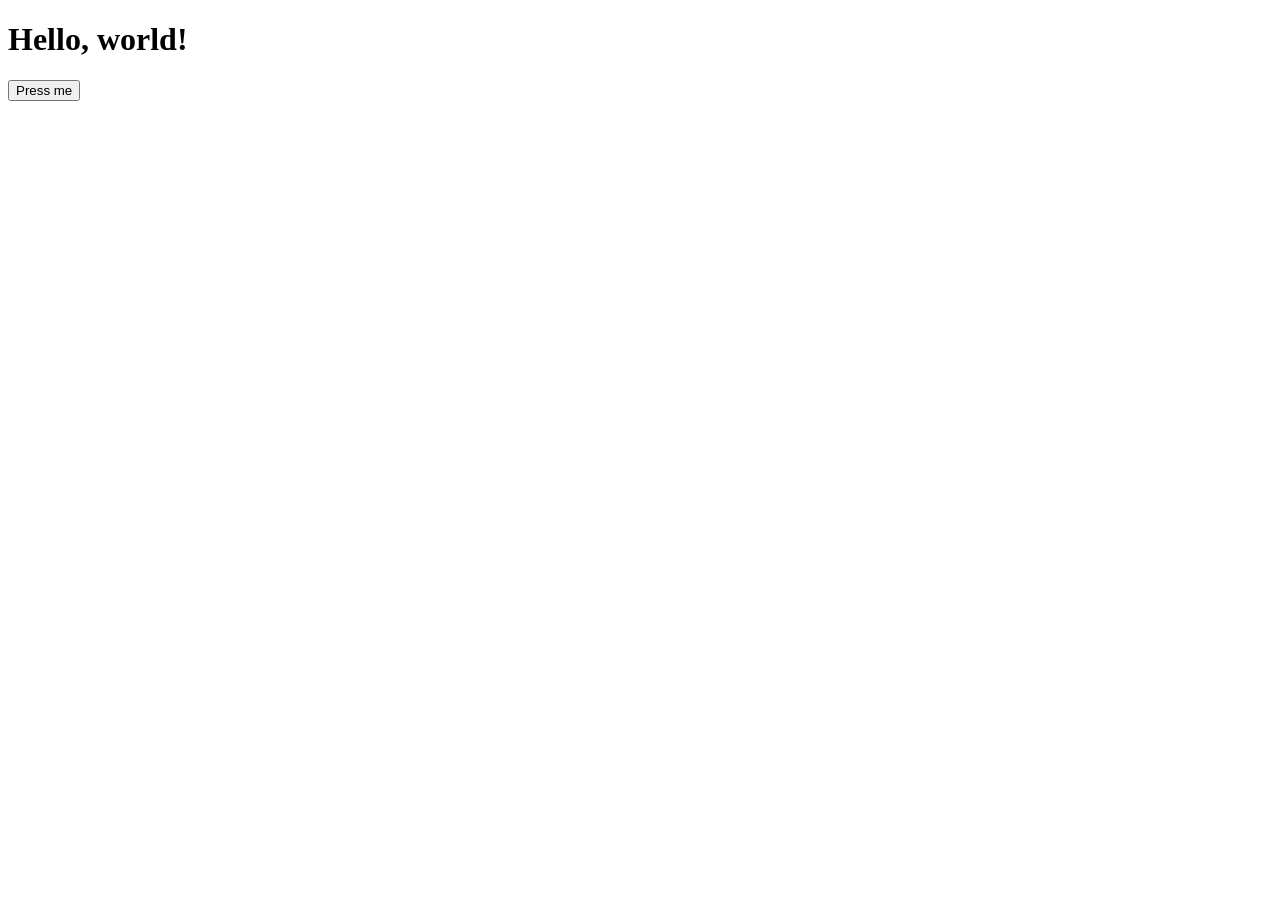
==== index.html @ 3ab2bf0e "Update Press me button to ask name and respond" ====
<!doctype html>
<html lang="en">
<head>
  <meta charset="UTF-8" />
  <meta name="viewport" content="width=device-width, initial-scale=1.0" />
  <title>Hello World</title>
  <link href='/style.css' rel='stylesheet'>
</head>
<body>
  <h1>Hello, world!</h1>
  <button onclick="askName()">Press me</button>
  <p id="result"></p>
  <script defer type="text/javascript" src="/main.js"></script>
</body>
</html>
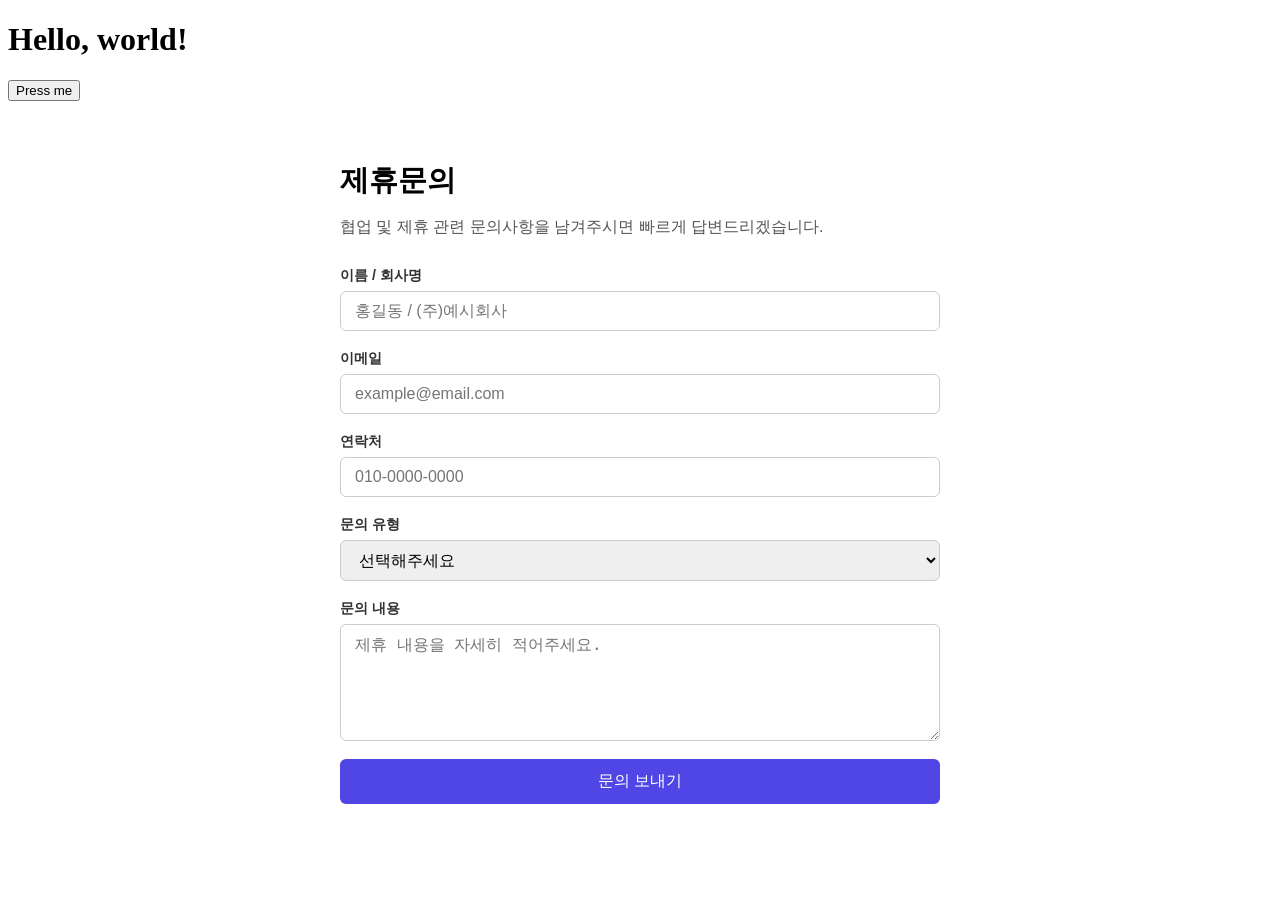
==== commit 507ccc26: "Add Formspree partnership inquiry form Co-Authored-By: Claude Sonnet 4.6 <noreply@anthropic.com>" ====
--- a/index.html
+++ b/index.html
@@ -1,15 +1,56 @@
 <!doctype html>
-<html lang="en">
+<html lang="ko">
 <head>
   <meta charset="UTF-8" />
   <meta name="viewport" content="width=device-width, initial-scale=1.0" />
-  <title>Hello World</title>
+  <title>김민곤 - 제휴문의</title>
   <link href='/style.css' rel='stylesheet'>
 </head>
 <body>
   <h1>Hello, world!</h1>
   <button onclick="askName()">Press me</button>
   <p id="result"></p>
+
+  <section class="contact-section">
+    <h2>제휴문의</h2>
+    <p class="contact-desc">협업 및 제휴 관련 문의사항을 남겨주시면 빠르게 답변드리겠습니다.</p>
+
+    <form action="https://formspree.io/f/mojngygo" method="POST" class="contact-form">
+      <div class="form-group">
+        <label for="name">이름 / 회사명</label>
+        <input type="text" id="name" name="name" placeholder="홍길동 / (주)예시회사" required />
+      </div>
+
+      <div class="form-group">
+        <label for="email">이메일</label>
+        <input type="email" id="email" name="email" placeholder="example@email.com" required />
+      </div>
+
+      <div class="form-group">
+        <label for="phone">연락처</label>
+        <input type="tel" id="phone" name="phone" placeholder="010-0000-0000" />
+      </div>
+
+      <div class="form-group">
+        <label for="inquiry-type">문의 유형</label>
+        <select id="inquiry-type" name="inquiry_type" required>
+          <option value="" disabled selected>선택해주세요</option>
+          <option value="광고/협찬">광고 / 협찬</option>
+          <option value="콘텐츠 제작">콘텐츠 제작</option>
+          <option value="공동기획">공동기획</option>
+          <option value="기타">기타</option>
+        </select>
+      </div>
+
+      <div class="form-group">
+        <label for="message">문의 내용</label>
+        <textarea id="message" name="message" rows="5" placeholder="제휴 내용을 자세히 적어주세요." required></textarea>
+      </div>
+
+      <button type="submit" class="submit-btn">문의 보내기</button>
+    </form>
+  </section>
+
   <script defer type="text/javascript" src="/main.js"></script>
 </body>
 </html>
--- a/style.css
+++ b/style.css
@@ -0,0 +1,73 @@
+/* Add styles here */
+
+/* 제휴문의 섹션 */
+.contact-section {
+  max-width: 600px;
+  margin: 60px auto;
+  padding: 0 20px;
+  font-family: sans-serif;
+}
+
+.contact-section h2 {
+  font-size: 1.8rem;
+  margin-bottom: 8px;
+}
+
+.contact-desc {
+  color: #555;
+  margin-bottom: 28px;
+}
+
+.contact-form {
+  display: flex;
+  flex-direction: column;
+  gap: 18px;
+}
+
+.form-group {
+  display: flex;
+  flex-direction: column;
+  gap: 6px;
+}
+
+.form-group label {
+  font-size: 0.9rem;
+  font-weight: bold;
+  color: #333;
+}
+
+.form-group input,
+.form-group select,
+.form-group textarea {
+  padding: 10px 14px;
+  border: 1px solid #ccc;
+  border-radius: 6px;
+  font-size: 1rem;
+  outline: none;
+  transition: border-color 0.2s;
+}
+
+.form-group input:focus,
+.form-group select:focus,
+.form-group textarea:focus {
+  border-color: #4f46e5;
+}
+
+.form-group textarea {
+  resize: vertical;
+}
+
+.submit-btn {
+  padding: 12px;
+  background-color: #4f46e5;
+  color: white;
+  border: none;
+  border-radius: 6px;
+  font-size: 1rem;
+  cursor: pointer;
+  transition: background-color 0.2s;
+}
+
+.submit-btn:hover {
+  background-color: #3730a3;
+}
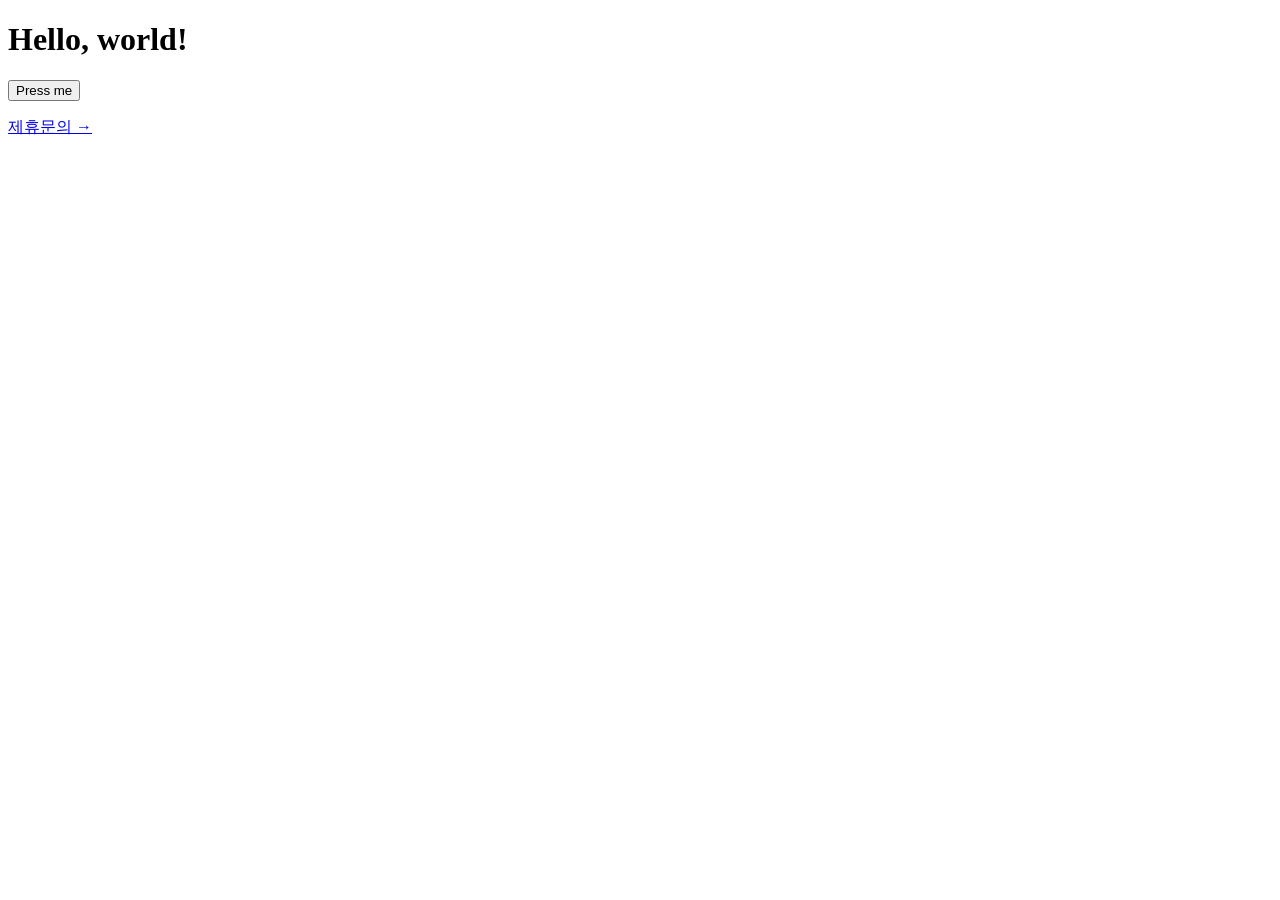
==== commit eb078f30: "Separate Hello World and contact form into individual pages Co-Authored-By: Claude Sonnet 4.6 <norep" ====
--- a/index.html
+++ b/index.html
@@ -3,54 +3,14 @@
 <head>
   <meta charset="UTF-8" />
   <meta name="viewport" content="width=device-width, initial-scale=1.0" />
-  <title>김민곤 - 제휴문의</title>
+  <title>김민곤</title>
   <link href='/style.css' rel='stylesheet'>
 </head>
 <body>
   <h1>Hello, world!</h1>
   <button onclick="askName()">Press me</button>
   <p id="result"></p>
-
-  <section class="contact-section">
-    <h2>제휴문의</h2>
-    <p class="contact-desc">협업 및 제휴 관련 문의사항을 남겨주시면 빠르게 답변드리겠습니다.</p>
-
-    <form action="https://formspree.io/f/mojngygo" method="POST" class="contact-form">
-      <div class="form-group">
-        <label for="name">이름 / 회사명</label>
-        <input type="text" id="name" name="name" placeholder="홍길동 / (주)예시회사" required />
-      </div>
-
-      <div class="form-group">
-        <label for="email">이메일</label>
-        <input type="email" id="email" name="email" placeholder="example@email.com" required />
-      </div>
-
-      <div class="form-group">
-        <label for="phone">연락처</label>
-        <input type="tel" id="phone" name="phone" placeholder="010-0000-0000" />
-      </div>
-
-      <div class="form-group">
-        <label for="inquiry-type">문의 유형</label>
-        <select id="inquiry-type" name="inquiry_type" required>
-          <option value="" disabled selected>선택해주세요</option>
-          <option value="광고/협찬">광고 / 협찬</option>
-          <option value="콘텐츠 제작">콘텐츠 제작</option>
-          <option value="공동기획">공동기획</option>
-          <option value="기타">기타</option>
-        </select>
-      </div>
-
-      <div class="form-group">
-        <label for="message">문의 내용</label>
-        <textarea id="message" name="message" rows="5" placeholder="제휴 내용을 자세히 적어주세요." required></textarea>
-      </div>
-
-      <button type="submit" class="submit-btn">문의 보내기</button>
-    </form>
-  </section>
-
+  <a href="/kimmingon/contact.html">제휴문의 →</a>
   <script defer type="text/javascript" src="/main.js"></script>
 </body>
 </html>
--- a/style.css
+++ b/style.css
@@ -1,4 +1,16 @@
 /* Add styles here */
+
+.back-link {
+  display: inline-block;
+  margin: 24px 20px;
+  color: #4f46e5;
+  text-decoration: none;
+  font-size: 0.95rem;
+}
+
+.back-link:hover {
+  text-decoration: underline;
+}
 
 /* 제휴문의 섹션 */
 .contact-section {
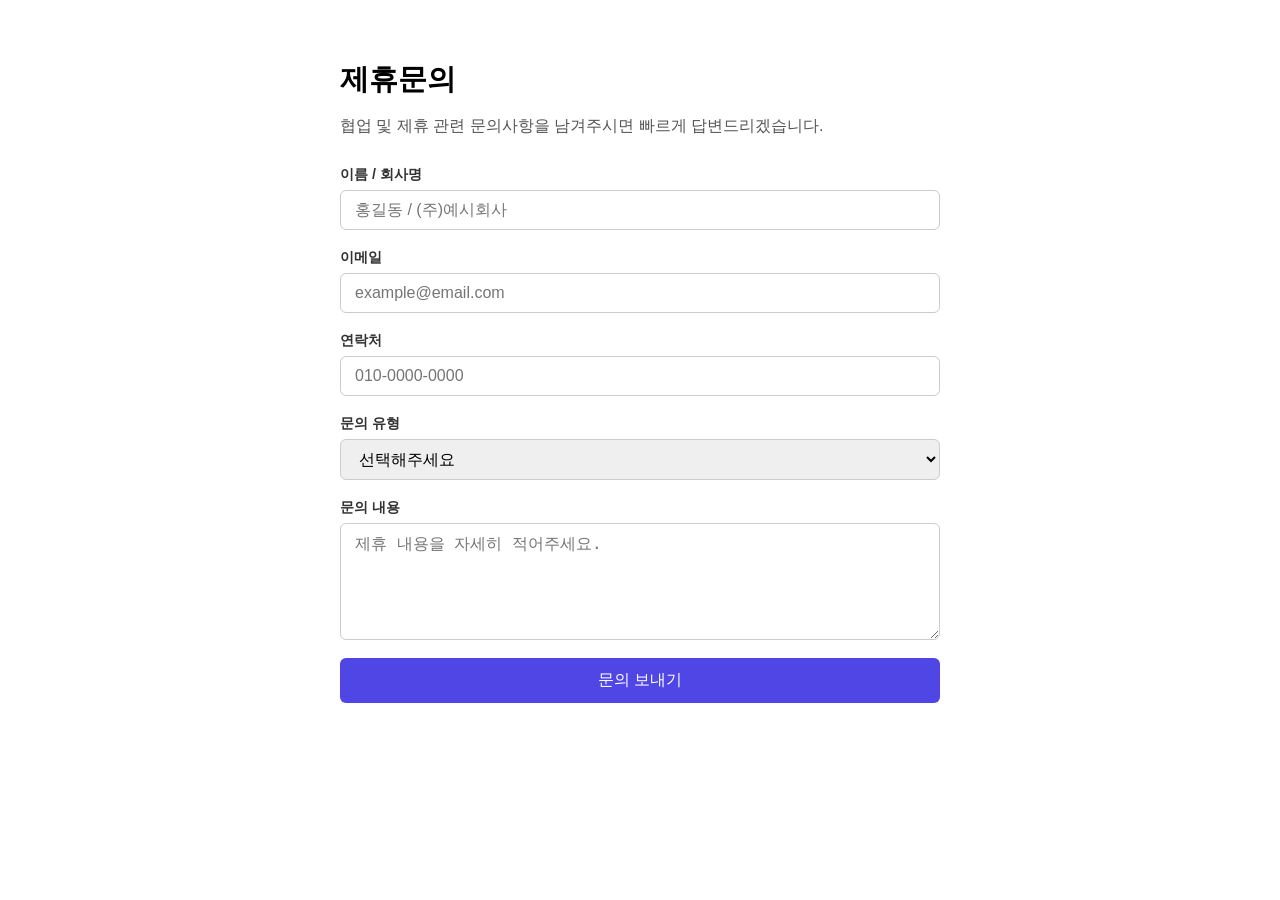
==== commit 1616b781: "Keep only partnership inquiry form as main page Co-Authored-By: Claude Sonnet 4.6 <noreply@anthropic" ====
--- a/index.html
+++ b/index.html
@@ -3,14 +3,48 @@
 <head>
   <meta charset="UTF-8" />
   <meta name="viewport" content="width=device-width, initial-scale=1.0" />
-  <title>김민곤</title>
+  <title>제휴문의 - 김민곤</title>
   <link href='/style.css' rel='stylesheet'>
 </head>
 <body>
-  <h1>Hello, world!</h1>
-  <button onclick="askName()">Press me</button>
-  <p id="result"></p>
-  <a href="/kimmingon/contact.html">제휴문의 →</a>
-  <script defer type="text/javascript" src="/main.js"></script>
+  <section class="contact-section">
+    <h2>제휴문의</h2>
+    <p class="contact-desc">협업 및 제휴 관련 문의사항을 남겨주시면 빠르게 답변드리겠습니다.</p>
+
+    <form action="https://formspree.io/f/mojngygo" method="POST" class="contact-form">
+      <div class="form-group">
+        <label for="name">이름 / 회사명</label>
+        <input type="text" id="name" name="name" placeholder="홍길동 / (주)예시회사" required />
+      </div>
+
+      <div class="form-group">
+        <label for="email">이메일</label>
+        <input type="email" id="email" name="email" placeholder="example@email.com" required />
+      </div>
+
+      <div class="form-group">
+        <label for="phone">연락처</label>
+        <input type="tel" id="phone" name="phone" placeholder="010-0000-0000" />
+      </div>
+
+      <div class="form-group">
+        <label for="inquiry-type">문의 유형</label>
+        <select id="inquiry-type" name="inquiry_type" required>
+          <option value="" disabled selected>선택해주세요</option>
+          <option value="광고/협찬">광고 / 협찬</option>
+          <option value="콘텐츠 제작">콘텐츠 제작</option>
+          <option value="공동기획">공동기획</option>
+          <option value="기타">기타</option>
+        </select>
+      </div>
+
+      <div class="form-group">
+        <label for="message">문의 내용</label>
+        <textarea id="message" name="message" rows="5" placeholder="제휴 내용을 자세히 적어주세요." required></textarea>
+      </div>
+
+      <button type="submit" class="submit-btn">문의 보내기</button>
+    </form>
+  </section>
 </body>
 </html>
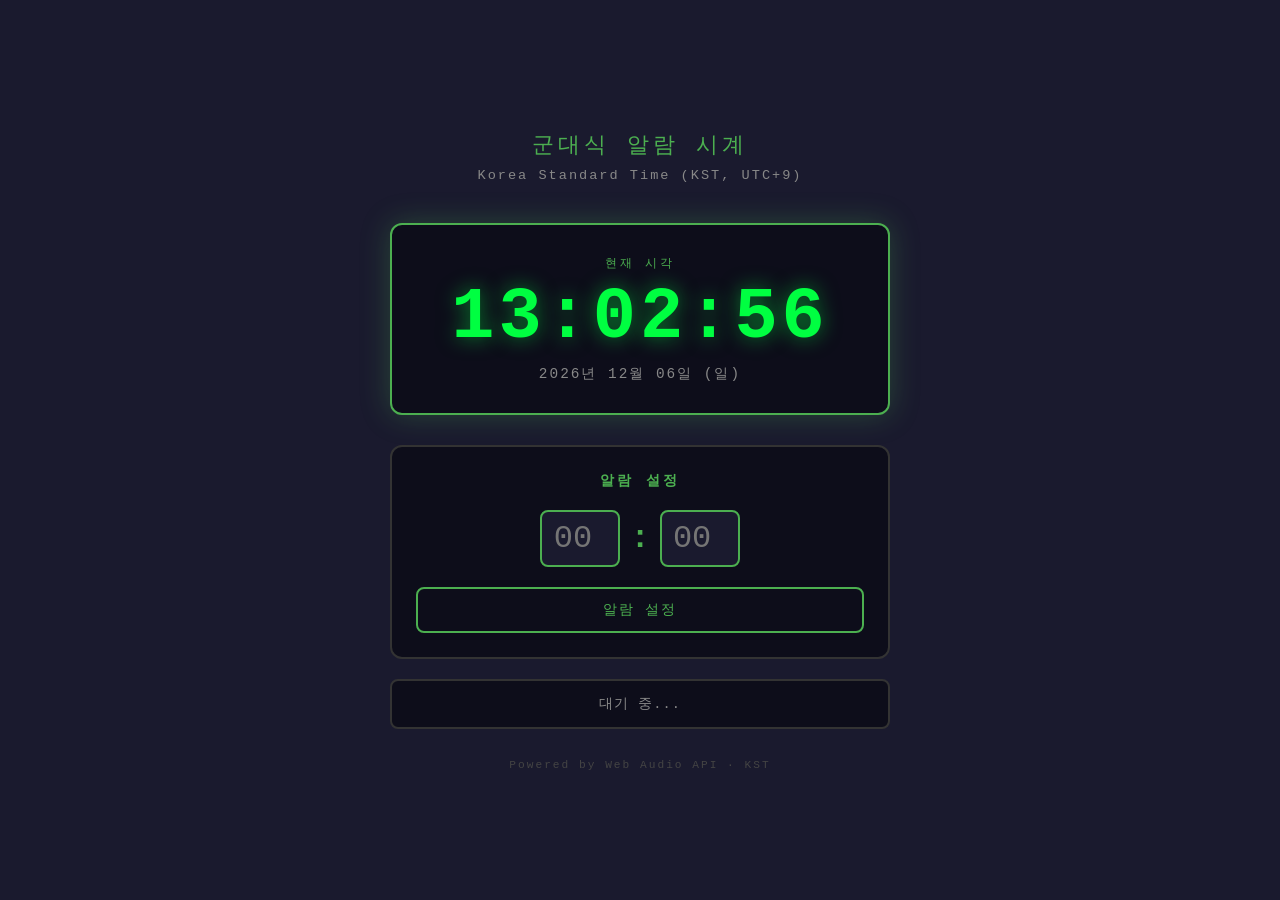
==== commit 26fe4b59: "Rename alarm.html to index.html for Cloudflare Pages Cloudflare Pages requires index.html as the def" ====
--- a/index.html
+++ b/index.html
@@ -1,50 +1,473 @@
-<!doctype html>
+<!DOCTYPE html>
 <html lang="ko">
 <head>
-  <meta charset="UTF-8" />
-  <meta name="viewport" content="width=device-width, initial-scale=1.0" />
-  <title>제휴문의 - 김민곤</title>
-  <link href='/style.css' rel='stylesheet'>
+  <meta charset="UTF-8">
+  <meta name="viewport" content="width=device-width, initial-scale=1.0">
+  <title>군대식 알람 시계</title>
+  <style>
+    * {
+      margin: 0;
+      padding: 0;
+      box-sizing: border-box;
+    }
+
+    body {
+      background: #1a1a2e;
+      color: #e0e0e0;
+      font-family: 'Courier New', Courier, monospace;
+      display: flex;
+      flex-direction: column;
+      align-items: center;
+      justify-content: center;
+      min-height: 100vh;
+      overflow: hidden;
+    }
+
+    .container {
+      text-align: center;
+      width: 90%;
+      max-width: 500px;
+    }
+
+    .title {
+      font-size: 1.4rem;
+      color: #4caf50;
+      letter-spacing: 4px;
+      text-transform: uppercase;
+      margin-bottom: 8px;
+    }
+
+    .subtitle {
+      font-size: 0.85rem;
+      color: #888;
+      margin-bottom: 40px;
+      letter-spacing: 2px;
+    }
+
+    .clock-display {
+      background: #0d0d1a;
+      border: 2px solid #4caf50;
+      border-radius: 12px;
+      padding: 30px 20px;
+      margin-bottom: 30px;
+      box-shadow: 0 0 30px rgba(76, 175, 80, 0.3);
+      position: relative;
+    }
+
+    .time-label {
+      font-size: 0.75rem;
+      color: #4caf50;
+      letter-spacing: 3px;
+      margin-bottom: 10px;
+    }
+
+    .current-time {
+      font-size: 4.5rem;
+      font-weight: bold;
+      color: #00ff41;
+      text-shadow: 0 0 20px rgba(0, 255, 65, 0.5);
+      letter-spacing: 4px;
+      line-height: 1;
+    }
+
+    .date-display {
+      font-size: 0.9rem;
+      color: #888;
+      margin-top: 10px;
+      letter-spacing: 2px;
+    }
+
+    .alarm-section {
+      background: #0d0d1a;
+      border: 2px solid #333;
+      border-radius: 12px;
+      padding: 24px;
+      margin-bottom: 20px;
+    }
+
+    .alarm-section h2 {
+      font-size: 0.9rem;
+      color: #4caf50;
+      letter-spacing: 3px;
+      margin-bottom: 20px;
+    }
+
+    .alarm-input-row {
+      display: flex;
+      align-items: center;
+      justify-content: center;
+      gap: 10px;
+      margin-bottom: 20px;
+    }
+
+    .time-input {
+      background: #1a1a2e;
+      border: 2px solid #4caf50;
+      color: #00ff41;
+      font-size: 2rem;
+      font-family: 'Courier New', Courier, monospace;
+      text-align: center;
+      width: 80px;
+      padding: 8px 4px;
+      border-radius: 8px;
+      outline: none;
+    }
+
+    .time-input:focus {
+      box-shadow: 0 0 15px rgba(76, 175, 80, 0.5);
+    }
+
+    .time-separator {
+      font-size: 2rem;
+      color: #4caf50;
+      font-weight: bold;
+    }
+
+    .btn {
+      background: transparent;
+      border: 2px solid #4caf50;
+      color: #4caf50;
+      font-family: 'Courier New', Courier, monospace;
+      font-size: 0.85rem;
+      letter-spacing: 2px;
+      padding: 12px 24px;
+      border-radius: 8px;
+      cursor: pointer;
+      text-transform: uppercase;
+      transition: all 0.2s;
+      width: 100%;
+    }
+
+    .btn:hover {
+      background: #4caf50;
+      color: #0d0d1a;
+      box-shadow: 0 0 20px rgba(76, 175, 80, 0.5);
+    }
+
+    .btn:active {
+      transform: scale(0.97);
+    }
+
+    .btn.stop-btn {
+      border-color: #f44336;
+      color: #f44336;
+    }
+
+    .btn.stop-btn:hover {
+      background: #f44336;
+      color: #fff;
+      box-shadow: 0 0 20px rgba(244, 67, 54, 0.5);
+    }
+
+    .btn.cancel-btn {
+      border-color: #888;
+      color: #888;
+      margin-top: 10px;
+    }
+
+    .btn.cancel-btn:hover {
+      background: #888;
+      color: #0d0d1a;
+    }
+
+    .status-bar {
+      background: #0d0d1a;
+      border: 2px solid #333;
+      border-radius: 8px;
+      padding: 14px;
+      font-size: 0.85rem;
+      color: #888;
+      letter-spacing: 1px;
+    }
+
+    .status-bar.active {
+      border-color: #4caf50;
+      color: #4caf50;
+    }
+
+    .status-bar.ringing {
+      border-color: #f44336;
+      color: #f44336;
+      animation: pulse-border 0.5s ease-in-out infinite alternate;
+    }
+
+    @keyframes pulse-border {
+      from { box-shadow: 0 0 10px rgba(244, 67, 54, 0.3); }
+      to   { box-shadow: 0 0 30px rgba(244, 67, 54, 0.8); }
+    }
+
+    .blink {
+      animation: blink-anim 1s step-start infinite;
+    }
+
+    @keyframes blink-anim {
+      50% { opacity: 0; }
+    }
+
+    .hidden {
+      display: none;
+    }
+
+    .alarm-set-display {
+      font-size: 1.2rem;
+      color: #00ff41;
+      font-weight: bold;
+      margin: 6px 0;
+    }
+
+    footer {
+      margin-top: 30px;
+      font-size: 0.7rem;
+      color: #444;
+      letter-spacing: 2px;
+    }
+  </style>
 </head>
 <body>
-  <section class="contact-section">
-    <h2>제휴문의</h2>
-    <p class="contact-desc">협업 및 제휴 관련 문의사항을 남겨주시면 빠르게 답변드리겠습니다.</p>
-
-    <form action="https://formspree.io/f/mojngygo" method="POST" class="contact-form">
-      <div class="form-group">
-        <label for="name">이름 / 회사명</label>
-        <input type="text" id="name" name="name" placeholder="홍길동 / (주)예시회사" required />
+  <div class="container">
+    <div class="title">군대식 알람 시계</div>
+    <div class="subtitle">Korea Standard Time (KST, UTC+9)</div>
+
+    <div class="clock-display">
+      <div class="time-label">현재 시각</div>
+      <div class="current-time" id="currentTime">00:00:00</div>
+      <div class="date-display" id="currentDate"></div>
+    </div>
+
+    <div class="alarm-section">
+      <h2>알람 설정</h2>
+      <div class="alarm-input-row">
+        <input class="time-input" type="number" id="alarmHour" min="0" max="23" placeholder="00" maxlength="2">
+        <span class="time-separator">:</span>
+        <input class="time-input" type="number" id="alarmMin" min="0" max="59" placeholder="00" maxlength="2">
       </div>
-
-      <div class="form-group">
-        <label for="email">이메일</label>
-        <input type="email" id="email" name="email" placeholder="example@email.com" required />
-      </div>
-
-      <div class="form-group">
-        <label for="phone">연락처</label>
-        <input type="tel" id="phone" name="phone" placeholder="010-0000-0000" />
-      </div>
-
-      <div class="form-group">
-        <label for="inquiry-type">문의 유형</label>
-        <select id="inquiry-type" name="inquiry_type" required>
-          <option value="" disabled selected>선택해주세요</option>
-          <option value="광고/협찬">광고 / 협찬</option>
-          <option value="콘텐츠 제작">콘텐츠 제작</option>
-          <option value="공동기획">공동기획</option>
-          <option value="기타">기타</option>
-        </select>
-      </div>
-
-      <div class="form-group">
-        <label for="message">문의 내용</label>
-        <textarea id="message" name="message" rows="5" placeholder="제휴 내용을 자세히 적어주세요." required></textarea>
-      </div>
-
-      <button type="submit" class="submit-btn">문의 보내기</button>
-    </form>
-  </section>
+      <button class="btn" id="setAlarmBtn" onclick="setAlarm()">알람 설정</button>
+      <button class="btn cancel-btn hidden" id="cancelAlarmBtn" onclick="cancelAlarm()">알람 취소</button>
+    </div>
+
+    <div class="status-bar" id="statusBar">대기 중...</div>
+
+    <div class="alarm-section hidden" id="ringingSection">
+      <div class="alarm-set-display blink">기상나팔 울리는 중!</div>
+      <button class="btn stop-btn" onclick="stopAlarm()">알람 끄기</button>
+    </div>
+
+    <footer>Powered by Web Audio API &middot; KST</footer>
+  </div>
+
+  <script>
+    let alarmTime = null;
+    let isAlarmSet = false;
+    let isRinging = false;
+    let audioCtx = null;
+    let alarmInterval = null;
+    let ringingNodes = [];
+
+    // 한국시간 가져오기 (KST = UTC+9)
+    function getKST() {
+      const now = new Date();
+      const utc = now.getTime() + now.getTimezoneOffset() * 60000;
+      return new Date(utc + 9 * 3600000);
+    }
+
+    // 시계 업데이트
+    function updateClock() {
+      const kst = getKST();
+      const h = String(kst.getHours()).padStart(2, '0');
+      const m = String(kst.getMinutes()).padStart(2, '0');
+      const s = String(kst.getSeconds()).padStart(2, '0');
+      document.getElementById('currentTime').textContent = `${h}:${m}:${s}`;
+
+      const days = ['일', '월', '화', '수', '목', '금', '토'];
+      const year = kst.getFullYear();
+      const month = String(kst.getMonth() + 1).padStart(2, '0');
+      const date = String(kst.getDate()).padStart(2, '0');
+      const day = days[kst.getDay()];
+      document.getElementById('currentDate').textContent = `${year}년 ${month}월 ${date}일 (${day})`;
+
+      // 알람 체크
+      if (isAlarmSet && !isRinging) {
+        const ah = alarmTime.h;
+        const am = alarmTime.m;
+        if (kst.getHours() === ah && kst.getMinutes() === am && kst.getSeconds() === 0) {
+          triggerAlarm();
+        }
+      }
+    }
+
+    // 알람 설정
+    function setAlarm() {
+      const h = parseInt(document.getElementById('alarmHour').value);
+      const m = parseInt(document.getElementById('alarmMin').value);
+
+      if (isNaN(h) || isNaN(m) || h < 0 || h > 23 || m < 0 || m > 59) {
+        setStatus('올바른 시간을 입력하세요. (시: 0~23, 분: 0~59)', 'default');
+        return;
+      }
+
+      alarmTime = { h, m };
+      isAlarmSet = true;
+
+      const hStr = String(h).padStart(2, '0');
+      const mStr = String(m).padStart(2, '0');
+      setStatus(`알람 설정됨: ${hStr}:${mStr}`, 'active');
+
+      document.getElementById('setAlarmBtn').textContent = `알람: ${hStr}:${mStr}`;
+      document.getElementById('cancelAlarmBtn').classList.remove('hidden');
+    }
+
+    // 알람 취소
+    function cancelAlarm() {
+      isAlarmSet = false;
+      alarmTime = null;
+      setStatus('대기 중...', 'default');
+      document.getElementById('setAlarmBtn').textContent = '알람 설정';
+      document.getElementById('cancelAlarmBtn').classList.add('hidden');
+    }
+
+    // 알람 발동
+    function triggerAlarm() {
+      isRinging = true;
+      setStatus('기상나팔 울리는 중!', 'ringing');
+      document.getElementById('ringingSection').classList.remove('hidden');
+      playReveille();
+    }
+
+    // 알람 끄기
+    function stopAlarm() {
+      isRinging = false;
+      stopReveille();
+      document.getElementById('ringingSection').classList.add('hidden');
+      cancelAlarm();
+      setStatus('알람 종료. 기상!', 'default');
+    }
+
+    // 상태바 업데이트
+    function setStatus(msg, type) {
+      const bar = document.getElementById('statusBar');
+      bar.textContent = msg;
+      bar.className = 'status-bar';
+      if (type === 'active') bar.classList.add('active');
+      if (type === 'ringing') bar.classList.add('ringing');
+    }
+
+    // 군대식 기상나팔 Web Audio API로 합성
+    // 기상나팔(Reveille) 음표 배열: [주파수(Hz), 박자(초)]
+    const REVEILLE_NOTES = [
+      // 1절
+      [392, 0.15], [392, 0.15], [392, 0.15],               // G4 G4 G4
+      [523, 0.45],                                           // C5 (긴)
+      [392, 0.15], [392, 0.15],                             // G4 G4
+      [523, 0.45],                                           // C5
+      [392, 0.15], [523, 0.15], [659, 0.15],               // G4 C5 E5
+      [784, 0.60],                                           // G5 (긴)
+      // 2절
+      [784, 0.20], [659, 0.20], [523, 0.20],               // G5 E5 C5
+      [659, 0.60],                                           // E5 (긴)
+      [784, 0.20], [659, 0.20], [523, 0.20],               // G5 E5 C5
+      [659, 0.60],                                           // E5
+      // 3절
+      [784, 0.20], [784, 0.20], [784, 0.20],               // G5 G5 G5
+      [1047, 0.60],                                          // C6 (긴)
+      [784, 0.20], [659, 0.20], [523, 0.20],               // G5 E5 C5
+      [784, 1.00],                                           // G5 (매우 긴)
+      // 4절 (반복 강조)
+      [523, 0.20], [659, 0.20], [784, 0.20],               // C5 E5 G5
+      [784, 0.20], [659, 0.20], [523, 0.20],               // G5 E5 C5
+      [659, 0.60],                                           // E5
+      [523, 0.20], [659, 0.20], [784, 0.20],               // C5 E5 G5
+      [1047, 1.20],                                          // C6 (피날레)
+    ];
+
+    let reveilleTimeout = null;
+
+    function playReveille() {
+      if (!audioCtx) {
+        audioCtx = new (window.AudioContext || window.webkitAudioContext)();
+      }
+      playReveilleLoop();
+    }
+
+    function playReveilleLoop() {
+      if (!isRinging) return;
+
+      let time = audioCtx.currentTime + 0.05;
+      const masterGain = audioCtx.createGain();
+      masterGain.gain.setValueAtTime(0.5, audioCtx.currentTime);
+      masterGain.connect(audioCtx.destination);
+
+      REVEILLE_NOTES.forEach(([freq, dur]) => {
+        // 메인 오실레이터 (나팔 음색)
+        const osc = audioCtx.createOscillator();
+        const gain = audioCtx.createGain();
+
+        // 나팔 음색: sawtooth + 필터로 브라스 느낌
+        osc.type = 'sawtooth';
+        osc.frequency.setValueAtTime(freq, time);
+
+        const filter = audioCtx.createBiquadFilter();
+        filter.type = 'lowpass';
+        filter.frequency.setValueAtTime(1800, time);
+        filter.Q.setValueAtTime(1.5, time);
+
+        // 어택/릴리즈 엔벨로프
+        gain.gain.setValueAtTime(0, time);
+        gain.gain.linearRampToValueAtTime(0.6, time + 0.03);
+        gain.gain.setValueAtTime(0.6, time + dur - 0.04);
+        gain.gain.linearRampToValueAtTime(0, time + dur);
+
+        osc.connect(filter);
+        filter.connect(gain);
+        gain.connect(masterGain);
+
+        osc.start(time);
+        osc.stop(time + dur);
+
+        ringingNodes.push(osc);
+        time += dur + 0.02;
+      });
+
+      const totalDur = REVEILLE_NOTES.reduce((s, [, d]) => s + d + 0.02, 0);
+
+      reveilleTimeout = setTimeout(() => {
+        if (isRinging) playReveilleLoop();
+      }, (time - audioCtx.currentTime + 0.5) * 1000);
+    }
+
+    function stopReveille() {
+      if (reveilleTimeout) {
+        clearTimeout(reveilleTimeout);
+        reveilleTimeout = null;
+      }
+      ringingNodes.forEach(node => {
+        try { node.stop(); } catch (_) {}
+      });
+      ringingNodes = [];
+      if (audioCtx) {
+        audioCtx.close();
+        audioCtx = null;
+      }
+    }
+
+    // 시작
+    updateClock();
+    setInterval(updateClock, 1000);
+
+    // 숫자 입력 자동 패딩
+    document.getElementById('alarmHour').addEventListener('input', function() {
+      if (this.value > 23) this.value = 23;
+      if (this.value < 0) this.value = 0;
+    });
+    document.getElementById('alarmMin').addEventListener('input', function() {
+      if (this.value > 59) this.value = 59;
+      if (this.value < 0) this.value = 0;
+    });
+
+    // Enter 키로도 설정
+    document.addEventListener('keydown', function(e) {
+      if (e.key === 'Enter' && !isRinging) setAlarm();
+      if (e.key === 'Escape' && isRinging) stopAlarm();
+    });
+  </script>
 </body>
 </html>
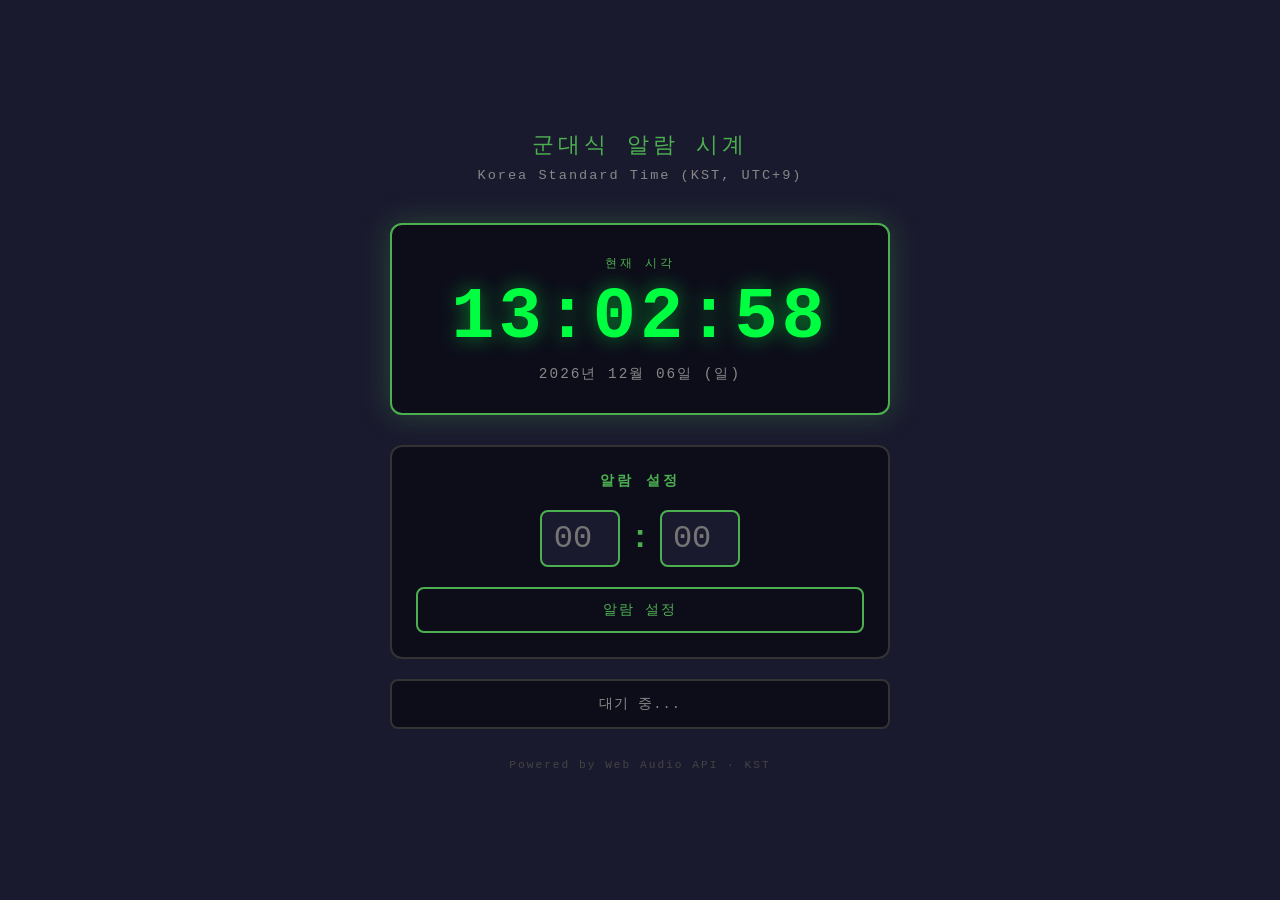
==== commit 88abaa60: "Add Google Analytics (gtag) to index.html Co-Authored-By: Claude Sonnet 4.6 <noreply@anthropic.com>" ====
--- a/index.html
+++ b/index.html
@@ -4,6 +4,15 @@
   <meta charset="UTF-8">
   <meta name="viewport" content="width=device-width, initial-scale=1.0">
   <title>군대식 알람 시계</title>
+  <!-- Google tag (gtag.js) -->
+  <script async src="https://www.googletagmanager.com/gtag/js?id=G-Y6PMR40NVY"></script>
+  <script>
+    window.dataLayer = window.dataLayer || [];
+    function gtag(){dataLayer.push(arguments);}
+    gtag('js', new Date());
+
+    gtag('config', 'G-Y6PMR40NVY');
+  </script>
   <style>
     * {
       margin: 0;
